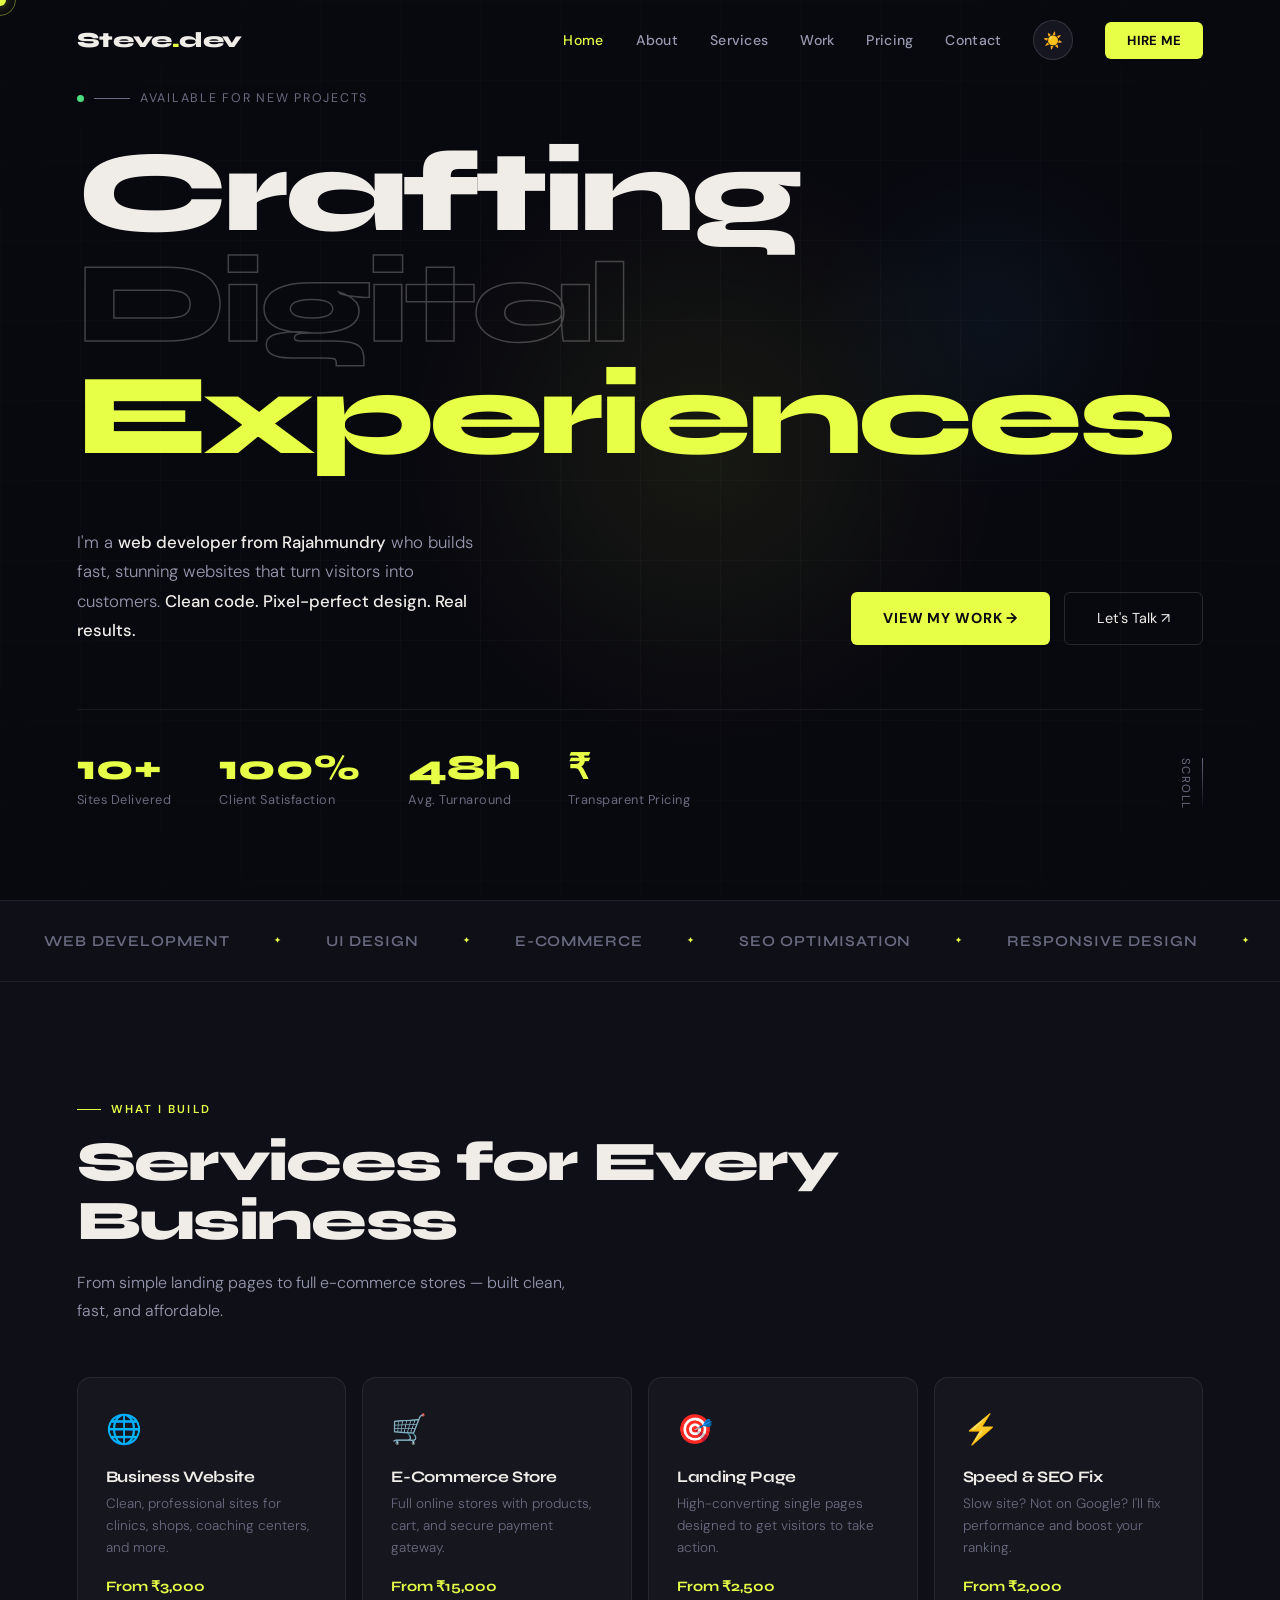
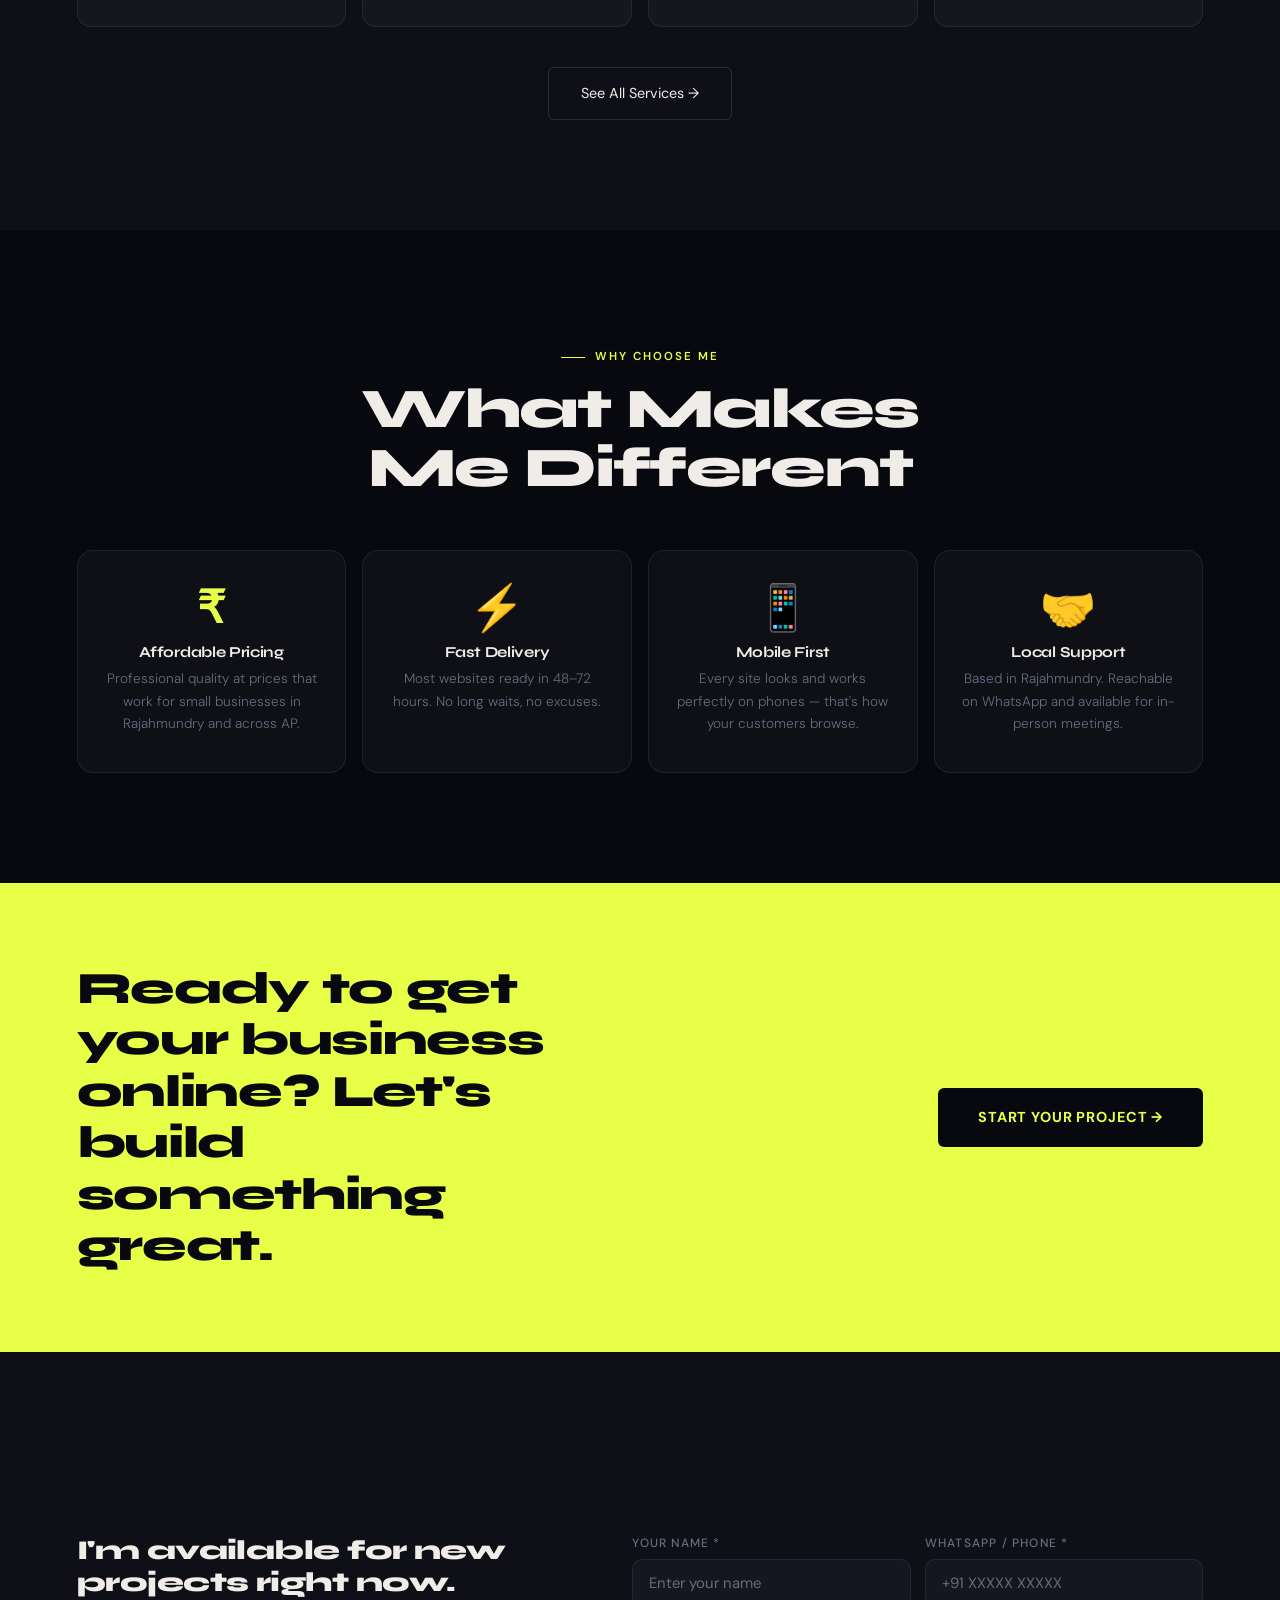
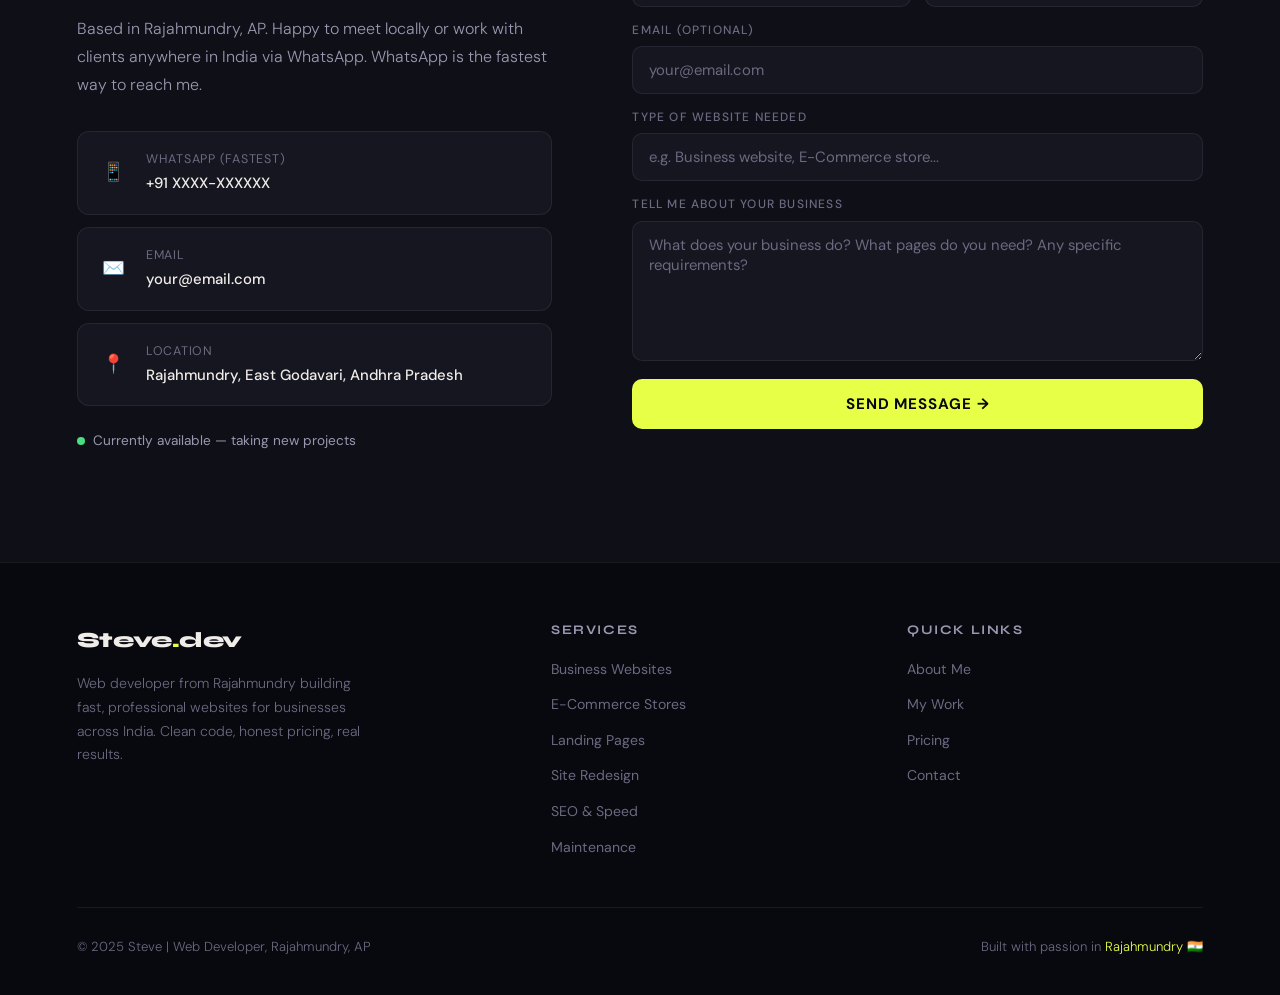
==== index.html @ abb47d28 "Add files via upload" ====
<!DOCTYPE html>
<html lang="en">
<!--
  ============================================================
  PAGE: Home (index.html)
  DESCRIPTION: Hero landing page with intro, stats, and
               quick links to all other sections.
  STYLES: css/style.css
  SCRIPTS: js/main.js
  ============================================================
-->
<head>
  <meta charset="UTF-8" />
  <meta name="viewport" content="width=device-width, initial-scale=1.0" />
  <title>Steve.dev — Web Developer, Rajahmundry</title>
  <meta name="description" content="Professional web developer based in Rajahmundry, AP. I build fast, modern websites for businesses across India." />

  <!-- Global styles -->
  <link rel="stylesheet" href="css/style.css" />

  <!-- Page-specific styles -->
  <style>
    /* ── HERO SECTION ── */
    .hero {
      min-height: 100vh;
      display: flex;
      flex-direction: column;
      justify-content: flex-end;
      padding: 0 6% 90px;
      position: relative;
      overflow: hidden;
    }

    /* Grid lines in background */
    .hero-grid {
      position: absolute;
      inset: 0;
      background-image:
        linear-gradient(rgba(255,255,255,0.025) 1px, transparent 1px),
        linear-gradient(90deg, rgba(255,255,255,0.025) 1px, transparent 1px);
      background-size: 80px 80px;
      mask-image: radial-gradient(ellipse 80% 80% at 50% 50%, black 30%, transparent 100%);
      pointer-events: none;
    }
    html.light .hero-grid {
      background-image:
        linear-gradient(rgba(0,0,0,0.04) 1px, transparent 1px),
        linear-gradient(90deg, rgba(0,0,0,0.04) 1px, transparent 1px);
    }

    /* Glow orbs for atmosphere */
    .orb {
      position: absolute;
      border-radius: 50%;
      pointer-events: none;
    }
    .orb-1 {
      width: 650px; height: 650px;
      background: radial-gradient(circle, rgba(232,255,71,0.07) 0%, transparent 65%);
      top: 50%; left: 55%;
      transform: translate(-50%, -50%);
    }
    .orb-2 {
      width: 380px; height: 380px;
      background: radial-gradient(circle, rgba(71,184,255,0.06) 0%, transparent 65%);
      top: 15%; right: 8%;
    }

    /* Blinking availability dot */
    .availability-badge {
      display: inline-flex;
      align-items: center;
      gap: 10px;
      font-size: 0.78rem;
      text-transform: uppercase;
      letter-spacing: 0.14em;
      color: var(--muted);
      margin-bottom: 28px;
      animation: fadeUp 0.9s ease both;
    }
    .badge-dot {
      width: 7px; height: 7px;
      background: #4ade80; /* green = available */
      border-radius: 50%;
      animation: pulse 2s infinite;
    }
    @keyframes pulse {
      0%, 100% { opacity: 1; transform: scale(1); }
      50%       { opacity: 0.4; transform: scale(1.4); }
    }
    .badge-line {
      width: 36px; height: 1px;
      background: var(--muted);
    }

    /* Main headline */
    .hero-title {
      font-family: 'Syne', sans-serif;
      font-size: clamp(3.5rem, 9vw, 8rem);
      font-weight: 800;
      line-height: 0.97;
      letter-spacing: -0.04em;
      margin-bottom: 0;
      position: relative;
      z-index: 2;
      animation: fadeUp 0.9s 0.08s ease both;
    }
    /* Outlined text (no fill, just stroke) */
    .hero-title .outline {
      -webkit-text-stroke: 1.5px rgba(240,237,232,0.25);
      color: transparent;
    }
    html.light .hero-title .outline {
      -webkit-text-stroke: 1.5px rgba(17,17,24,0.25);
    }
    /* Accent colored word */
    .hero-title .accent-word {
      color: var(--accent);
    }

    /* Bottom half of hero (desc + buttons) */
    .hero-bottom {
      display: flex;
      justify-content: space-between;
      align-items: flex-end;
      margin-top: 56px;
      flex-wrap: wrap;
      gap: 32px;
      position: relative;
      z-index: 2;
      animation: fadeUp 0.9s 0.18s ease both;
    }
    .hero-desc {
      max-width: 420px;
      font-size: 1.05rem;
      line-height: 1.75;
      color: var(--muted2);
      font-weight: 300;
    }
    .hero-desc strong {
      color: var(--text);
      font-weight: 500;
    }

    /* CTA button group */
    .hero-ctas {
      display: flex;
      gap: 14px;
      flex-wrap: wrap;
    }

    /* Stats row below hero */
    .hero-stats {
      display: flex;
      gap: 48px;
      margin-top: 64px;
      padding-top: 40px;
      border-top: 1px solid var(--border);
      position: relative;
      z-index: 2;
      flex-wrap: wrap;
      animation: fadeUp 0.9s 0.3s ease both;
    }
    .stat-num {
      font-family: 'Syne', sans-serif;
      font-size: 2.2rem;
      font-weight: 800;
      color: var(--accent);
      line-height: 1;
    }
    .stat-label {
      font-size: 0.8rem;
      color: var(--muted);
      margin-top: 4px;
      letter-spacing: 0.04em;
    }

    /* Scroll indicator */
    .scroll-hint {
      position: absolute;
      bottom: 90px;
      right: 6%;
      display: flex;
      flex-direction: column;
      align-items: center;
      gap: 8px;
      color: var(--muted);
      font-size: 0.72rem;
      text-transform: uppercase;
      letter-spacing: 0.12em;
      writing-mode: vertical-rl;
      animation: fadeUp 0.9s 0.4s ease both;
    }
    .scroll-line {
      width: 1px; height: 52px;
      background: linear-gradient(to bottom, var(--muted), transparent);
    }

    @keyframes fadeUp {
      from { opacity: 0; transform: translateY(36px); }
      to   { opacity: 1; transform: translateY(0); }
    }

    /* ── SCROLLING MARQUEE STRIP ── */
    .marquee-strip {
      padding: 28px 0;
      border-top: 1px solid var(--border);
      border-bottom: 1px solid var(--border);
      background: var(--bg2);
      overflow: hidden;
    }
    .marquee-track {
      display: flex;
      white-space: nowrap;
      animation: marquee 22s linear infinite;
    }
    .marquee-item {
      display: inline-flex;
      align-items: center;
      gap: 44px;
      padding: 0 44px;
      font-family: 'Syne', sans-serif;
      font-size: 0.95rem;
      font-weight: 600;
      color: var(--muted);
      letter-spacing: 0.06em;
      text-transform: uppercase;
    }
    .marquee-dot {
      color: var(--accent);
      font-size: 0.5rem;
    }
    @keyframes marquee {
      from { transform: translateX(0); }
      to   { transform: translateX(-50%); }
    }

    /* ── QUICK SERVICES PREVIEW ── */
    .services-preview {
      display: grid;
      grid-template-columns: repeat(auto-fit, minmax(240px, 1fr));
      gap: 16px;
      margin-top: 52px;
    }
    .svc-preview-card {
      background: var(--card-bg);
      border: 1px solid var(--border);
      border-radius: 14px;
      padding: 28px;
      transition: border-color 0.3s ease, transform 0.3s ease, background 0.3s ease;
      position: relative;
      overflow: hidden;
    }
    /* Top color line appears on hover */
    .svc-preview-card::before {
      content: '';
      position: absolute;
      top: 0; left: 0; right: 0;
      height: 2px;
      background: var(--accent);
      transform: scaleX(0);
      transform-origin: left;
      transition: transform 0.4s ease;
    }
    .svc-preview-card:hover::before { transform: scaleX(1); }
    .svc-preview-card:hover {
      border-color: rgba(232,255,71,0.2);
      transform: translateY(-5px);
      background: var(--bg3);
    }
    .svc-icon {
      font-size: 1.8rem;
      margin-bottom: 16px;
    }
    .svc-preview-card h3 {
      font-size: 1rem;
      font-weight: 700;
      margin-bottom: 8px;
      color: var(--text);
    }
    .svc-preview-card p {
      font-size: 0.85rem;
      line-height: 1.6;
      color: var(--muted);
    }
    .svc-price {
      margin-top: 16px;
      font-family: 'Syne', sans-serif;
      font-size: 0.9rem;
      font-weight: 700;
      color: var(--accent);
    }

    /* ── WHY ME CARDS ── */
    .why-grid {
      display: grid;
      grid-template-columns: repeat(auto-fit, minmax(200px, 1fr));
      gap: 16px;
      margin-top: 52px;
    }
    .why-card {
      text-align: center;
      padding: 36px 20px;
      background: var(--card-bg);
      border: 1px solid var(--border);
      border-radius: 16px;
      transition: transform 0.3s ease;
    }
    .why-card:hover {
      transform: translateY(-4px);
    }
    .why-card .big-num {
      font-family: 'Syne', sans-serif;
      font-size: 2.8rem;
      font-weight: 800;
      color: var(--accent);
      line-height: 1;
    }
    .why-card h4 {
      font-size: 0.95rem;
      font-weight: 700;
      margin: 12px 0 8px;
      color: var(--text);
    }
    .why-card p {
      font-size: 0.85rem;
      line-height: 1.65;
      color: var(--muted);
    }

    /* ── RESPONSIVE ── */
    @media (max-width: 768px) {
      .hero {
        padding: 0 4% 60px;
      }
      .hero-title {
        font-size: clamp(2rem, 7vw, 3.5rem);
        line-height: 1.05;
        letter-spacing: -0.03em;
        margin-bottom: 16px;
      }
      .hero-bottom { flex-direction: column; align-items: flex-start; }
      .hero-stats  { gap: 28px; }
      .scroll-hint { display: none; }
    }

    @media (max-width: 480px) {
      .hero-title {
        font-size: clamp(2.2rem, 6vw, 2.8rem);
        line-height: 1.1;
      }
      .hero-ctas {
        flex-direction: column;
        width: 100%;
      }
      .hero-ctas a {
        width: 100%;
        text-align: center;
      }
    }

    </style>


 <style>
    /* ── CONTACT LAYOUT ── */
    .contact-layout {
      display: grid;
      grid-template-columns: 1fr 1.2fr;
      gap: 80px;
      margin-top: 72px;
      align-items: start;
    }

    /* Left side: contact info */
    .contact-info h3 {
      font-size: 1.7rem;
      font-weight: 800;
      line-height: 1.2;
      margin-bottom: 16px;
      color: var(--text);
    }
    .contact-info > p { margin-bottom: 32px; }

    /* Contact detail cards (WhatsApp, email, location) */
    .contact-items { display: flex; flex-direction: column; gap: 12px; }

    .contact-item {
      display: flex;
      align-items: center;
      gap: 16px;
      padding: 18px 20px;
      background: var(--bg3);
      border: 1px solid var(--border);
      border-radius: 12px;
      text-decoration: none;
      color: var(--text);
      font-size: 0.93rem;
      transition: border-color 0.2s ease, background 0.2s ease;
    }
    .contact-item:hover {
      border-color: rgba(232,255,71,0.3);
      background: rgba(232,255,71,0.03);
    }
    .contact-item .ci-icon { font-size: 1.15rem; width: 32px; text-align: center; }
    .contact-item .ci-label { color: var(--muted); font-size: 0.78rem; margin-bottom: 2px; text-transform: uppercase; letter-spacing: 0.06em; }
    .contact-item .ci-value { font-weight: 500; }

    /* Availability indicator */
    .availability-line {
      display: flex;
      align-items: center;
      gap: 8px;
      margin-top: 24px;
      color: var(--muted2);
      font-size: 0.85rem;
    }
    .avail-dot {
      width: 8px; height: 8px;
      background: #4ade80;
      border-radius: 50%;
      animation: pulse 2s infinite;
    }
    @keyframes pulse {
      0%, 100% { opacity: 1; transform: scale(1); }
      50%       { opacity: 0.4; transform: scale(1.5); }
    }

    /* Right side: contact form */
    .contact-form { display: flex; flex-direction: column; gap: 14px; }

    /* Two-column row for name + phone */
    .form-row { display: grid; grid-template-columns: 1fr 1fr; gap: 14px; }

    .cf-field { display: flex; flex-direction: column; gap: 6px; }
    .cf-label {
      font-size: 0.75rem;
      text-transform: uppercase;
      letter-spacing: 0.1em;
      color: var(--muted);
      font-weight: 500;
    }
    .cf-input {
      background: var(--bg3);
      border: 1px solid var(--border);
      border-radius: 10px;
      padding: 13px 16px;
      color: var(--text);
      font-family: 'DM Sans', sans-serif;
      font-size: 0.93rem;
      outline: none;
      transition: border-color 0.2s ease;
      width: 100%;
    }
    .cf-input:focus { border-color: rgba(232,255,71,0.4); }
    .cf-input::placeholder { color: var(--muted); }
    textarea.cf-input { resize: vertical; min-height: 140px; }

    /* Submit button */
    .cf-submit {
      background: var(--accent);
      color: #08080f;
      border: none;
      padding: 15px;
      border-radius: 10px;
      font-family: 'DM Sans', sans-serif;
      font-weight: 700;
      font-size: 0.95rem;
      cursor: pointer;
      text-transform: uppercase;
      letter-spacing: 0.06em;
      transition: transform 0.2s ease, box-shadow 0.2s ease;
      margin-top: 4px;
    }
    .cf-submit:hover {
      transform: translateY(-2px);
      box-shadow: 0 10px 28px rgba(232,255,71,0.3);
    }

    /* ── RESPONSIVE ── */
    @media (max-width: 900px) {
      .contact-layout { grid-template-columns: 1fr; gap: 48px; }
      .form-row       { grid-template-columns: 1fr; }
    }
  </style>

  
</head>
<body>

  <!-- Custom cursor elements -->
  <div class="cursor-ball" id="cursorBall"></div>
  <div class="cursor-trail" id="cursorTrail"></div>

  <!-- ============================================================
       NAVIGATION BAR
       Shared across all pages. Active link = "Home"
       ============================================================ -->
  <nav class="navbar" id="navbar">
    <!-- Logo -->
    <a href="index.html" class="nav-logo">Steve<span>.</span>dev</a>

    <!-- Desktop navigation links -->
    <ul class="nav-links">
      <li><a href="index.html" class="active">Home</a></li>
      <li><a href="about.html">About</a></li>
      <li><a href="services.html">Services</a></li>
      <li><a href="portfolio.html">Work</a></li>
      <li><a href="pricing.html">Pricing</a></li>
      <li><a href="contact.html">Contact</a></li>
      <!-- Dark/Light toggle -->
      <li><button class="theme-toggle" id="themeToggle" title="Toggle theme">☀️</button></li>
      <!-- Hire Me CTA -->
      <li><a href="contact.html" class="nav-hire">Hire Me</a></li>
    </ul>

    <!-- Mobile controls (hamburger + theme toggle) -->
    <div class="mobile-controls">
      <button class="theme-toggle" id="themeToggleMobile" title="Toggle theme">☀️</button>
      <div class="hamburger" id="hamburger">
        <span></span><span></span><span></span>
      </div>
    </div>
  </nav> 

  <!-- Mobile full-screen navigation drawer -->
  <div class="mobile-nav" id="mobileNav">
    <button class="mobile-close" id="mobileClose">✕</button>
    <a href="index.html">Home</a>
    <a href="about.html">About</a>
    <a href="services.html">Services</a>
    <a href="portfolio.html">Work</a>
    <a href="pricing.html">Pricing</a>
    <a href="contact.html">Contact</a>
    <a href="contact.html" style="color:var(--accent)">Hire Me →</a>
  </div>


  <!-- ============================================================
       HERO SECTION
       Full-height intro with headline, description, and CTAs
       ============================================================ -->
  <section class="hero" id="home">

    <!-- Background decorations -->
    <div class="hero-grid"></div>
    <div class="orb orb-1"></div>
    <div class="orb orb-2"></div>

    <!-- Availability indicator -->
    <div class="availability-badge">
      <div class="badge-dot"></div>
      <div class="badge-line"></div>
      <span>Available for new projects</span>
    </div>

    <!-- Main headline — 3 lines with different treatments -->
    <h1 class="hero-title">
      Crafting<br>
      <span class="outline">Digital</span><br>
      <span class="accent-word">Experiences</span>
    </h1>

    <!-- Description + CTA buttons -->
    <div class="hero-bottom">
      <p class="hero-desc">
        I'm a <strong>web developer from Rajahmundry</strong> who builds
        fast, stunning websites that turn visitors into customers.
        <strong>Clean code. Pixel-perfect design. Real results.</strong>
      </p>
      <div class="hero-ctas">
        <a href="portfolio.html" class="btn-primary">View My Work →</a>
        <a href="contact.html"   class="btn-ghost">Let's Talk ↗</a>
      </div>
    </div>

    <!-- Stats row at bottom of hero -->
    <div class="hero-stats">
      <div>
        <div class="stat-num" id="statSites">0+</div>
        <div class="stat-label">Sites Delivered</div>
      </div>
      <div>
        <div class="stat-num">100%</div>
        <div class="stat-label">Client Satisfaction</div>
      </div>
      <div>
        <div class="stat-num">48h</div>
        <div class="stat-label">Avg. Turnaround</div>
      </div>
      <div>
        <div class="stat-num">₹</div>
        <div class="stat-label">Transparent Pricing</div>
      </div>
    </div>

    <!-- Scroll hint on the right -->
    <div class="scroll-hint">
      <div class="scroll-line"></div>
      Scroll
    </div>
  </section>


  <!-- ============================================================
       MARQUEE STRIP
       Scrolling text banner showing keywords / services
       ============================================================ -->
  <div class="marquee-strip">
    <div class="marquee-track">
      <!-- Duplicate the content so it loops seamlessly -->
      <div class="marquee-item">
        Web Development <span class="marquee-dot">✦</span>
        UI Design <span class="marquee-dot">✦</span>
        E-Commerce <span class="marquee-dot">✦</span>
        SEO Optimisation <span class="marquee-dot">✦</span>
        Responsive Design <span class="marquee-dot">✦</span>
        Performance Tuning <span class="marquee-dot">✦</span>
        Custom Websites <span class="marquee-dot">✦</span>
        Landing Pages <span class="marquee-dot">✦</span>
        Business Sites <span class="marquee-dot">✦</span>
        Web Development <span class="marquee-dot">✦</span>
        UI Design <span class="marquee-dot">✦</span>
        E-Commerce <span class="marquee-dot">✦</span>
        SEO Optimisation <span class="marquee-dot">✦</span>
        Responsive Design <span class="marquee-dot">✦</span>
        Performance Tuning <span class="marquee-dot">✦</span>
        Custom Websites <span class="marquee-dot">✦</span>
        Landing Pages <span class="marquee-dot">✦</span>
        Business Sites <span class="marquee-dot">✦</span>
      </div>
    </div>
  </div>


  <!-- ============================================================
       SERVICES PREVIEW SECTION
       Quick overview of main services with pricing
       ============================================================ -->
  <section class="section section-alt">
    <div class="reveal">
      <div class="section-tag">What I Build</div>
      <h2 class="section-title">Services for Every Business</h2>
      <p class="section-sub">From simple landing pages to full e-commerce stores — built clean, fast, and affordable.</p>
    </div>

    <div class="services-preview reveal delay-2">
      <div class="svc-preview-card">
        <div class="svc-icon">🌐</div>
        <h3>Business Website</h3>
        <p>Clean, professional sites for clinics, shops, coaching centers, and more.</p>
        <div class="svc-price">From ₹3,000</div>
      </div>
      <div class="svc-preview-card">
        <div class="svc-icon">🛒</div>
        <h3>E-Commerce Store</h3>
        <p>Full online stores with products, cart, and secure payment gateway.</p>
        <div class="svc-price">From ₹15,000</div>
      </div>
      <div class="svc-preview-card">
        <div class="svc-icon">🎯</div>
        <h3>Landing Page</h3>
        <p>High-converting single pages designed to get visitors to take action.</p>
        <div class="svc-price">From ₹2,500</div>
      </div>
      <div class="svc-preview-card">
        <div class="svc-icon">⚡</div>
        <h3>Speed & SEO Fix</h3>
        <p>Slow site? Not on Google? I'll fix performance and boost your ranking.</p>
        <div class="svc-price">From ₹2,000</div>
      </div>
    </div>

    <!-- Link to full services page -->
    <div style="text-align:center; margin-top:40px;">
      <a href="services.html" class="btn-ghost">See All Services →</a>
    </div>
  </section>


  <!-- ============================================================
       WHY HIRE ME SECTION
       4 key selling points in card format
       ============================================================ -->
  <section class="section">
    <div class="reveal" style="text-align:center; max-width:580px; margin:0 auto;">
      <div class="section-tag">Why Choose Me</div>
      <h2 class="section-title">What Makes Me Different</h2>
    </div>

    <div class="why-grid reveal delay-2">
      <div class="why-card">
        <div class="big-num">₹</div>
        <h4>Affordable Pricing</h4>
        <p>Professional quality at prices that work for small businesses in Rajahmundry and across AP.</p>
      </div>
      <div class="why-card">
        <div class="big-num">⚡</div>
        <h4>Fast Delivery</h4>
        <p>Most websites ready in 48–72 hours. No long waits, no excuses.</p>
      </div>
      <div class="why-card">
        <div class="big-num">📱</div>
        <h4>Mobile First</h4>
        <p>Every site looks and works perfectly on phones — that's how your customers browse.</p>
      </div>
      <div class="why-card">
        <div class="big-num">🤝</div>
        <h4>Local Support</h4>
        <p>Based in Rajahmundry. Reachable on WhatsApp and available for in-person meetings.</p>
      </div>
    </div>
  </section>


  <!-- ============================================================
       CALL TO ACTION BAND
       Bold yellow strip encouraging visitors to get in touch
       ============================================================ -->
  <div class="reveal" style="background:var(--accent); padding:80px 6%; display:flex; justify-content:space-between; align-items:center; flex-wrap:wrap; gap:32px; position:relative; z-index:2;">
    <h2 style="font-family:'Syne',sans-serif; font-size:clamp(1.8rem,4vw,2.8rem); font-weight:800; color:#08080f; letter-spacing:-0.03em; line-height:1.15; max-width:520px;">
      Ready to get your business online? Let's build something great.
    </h2>
    <a href="contact.html" style="background:#08080f; color:var(--accent); padding:18px 40px; border-radius:6px; font-weight:700; font-size:0.9rem; text-decoration:none; text-transform:uppercase; letter-spacing:0.06em; transition:transform 0.2s, box-shadow 0.2s; white-space:nowrap; display:inline-block;"
       onmouseover="this.style.transform='translateY(-3px)'"
       onmouseout="this.style.transform=''">
      Start Your Project →
    </a>
  </div>

    <!-- ── CONTACT SECTION ── -->
  <section class="section section-alt">
    <div class="contact-layout">

      <!-- LEFT: Contact info cards -->
      <div class="contact-info reveal">
        <h3>I'm available for new projects right now.</h3>
        <p>
          Based in Rajahmundry, AP. Happy to meet locally or work with clients
          anywhere in India via WhatsApp. WhatsApp is the fastest way to reach me.
        </p>

        <div class="contact-items">

          <!-- WhatsApp — REPLACE the number below with your real number -->
          <a href="https://wa.me/91XXXXXXXXXX" class="contact-item" target="_blank">
            <span class="ci-icon">📱</span>
            <div>
              <div class="ci-label">WhatsApp (Fastest)</div>
              <!-- TODO: Replace XXXXXXXXXX with your actual WhatsApp number -->
              <div class="ci-value">+91 XXXX-XXXXXX</div>
            </div>
          </a>

          <!-- Email — REPLACE with your real email -->
          <a href="mailto:your@email.com" class="contact-item">
            <span class="ci-icon">✉️</span>
            <div>
              <div class="ci-label">Email</div>
              <!-- TODO: Replace with your actual email address -->
              <div class="ci-value">your@email.com</div>
            </div>
          </a>

          <!-- Location -->
          <div class="contact-item">
            <span class="ci-icon">📍</span>
            <div>
              <div class="ci-label">Location</div>
              <div class="ci-value">Rajahmundry, East Godavari, Andhra Pradesh</div>
            </div>
          </div>

        </div>

        <!-- Availability status -->
        <div class="availability-line">
          <div class="avail-dot"></div>
          <span>Currently available — taking new projects</span>
        </div>
      </div>

      <!-- RIGHT: Contact form -->
      <div class="reveal delay-2">
        <div class="contact-form">

          <!-- Name + Phone in one row -->
          <div class="form-row">
            <div class="cf-field">
              <label class="cf-label">Your Name *</label>
              <input class="cf-input" type="text" id="cfName" placeholder="Enter your name" />
            </div>
            <div class="cf-field">
              <label class="cf-label">WhatsApp / Phone *</label>
              <input class="cf-input" type="tel" id="cfPhone" placeholder="+91 XXXXX XXXXX" />
            </div>
          </div>

          <!-- Email (optional) -->
          <div class="cf-field">
            <label class="cf-label">Email (optional)</label>
            <input class="cf-input" type="email" id="cfEmail" placeholder="your@email.com" />
          </div>

          <!-- Type of website -->
          <div class="cf-field">
            <label class="cf-label">Type of Website Needed</label>
            <input class="cf-input" type="text" id="cfType" placeholder="e.g. Business website, E-Commerce store..." />
          </div>

          <!-- Message -->
          <div class="cf-field">
            <label class="cf-label">Tell Me About Your Business</label>
            <textarea class="cf-input" id="cfMessage" placeholder="What does your business do? What pages do you need? Any specific requirements?"></textarea>
          </div>

          <!-- Submit — calls handleContactForm() from main.js -->
          <button class="cf-submit" onclick="handleContactForm()">Send Message →</button>

        </div>
      </div>
    </div>
  </section>


  <!-- ============================================================
       FOOTER
       Shared across all pages
       ============================================================ -->
  <footer class="footer">
    <div class="footer-grid">

      <!-- Brand column -->
      <div class="footer-brand">
        <a href="index.html" class="nav-logo">Steve<span>.</span>dev</a>
        <p>Web developer from Rajahmundry building fast, professional websites for businesses across India. Clean code, honest pricing, real results.</p>
      </div>

      <!-- Services column -->
      <div class="footer-col">
        <h5>Services</h5>
        <ul>
          <li><a href="services.html">Business Websites</a></li>
          <li><a href="services.html">E-Commerce Stores</a></li>
          <li><a href="services.html">Landing Pages</a></li>
          <li><a href="services.html">Site Redesign</a></li>
          <li><a href="services.html">SEO & Speed</a></li>
          <li><a href="services.html">Maintenance</a></li>
        </ul>
      </div>

      <!-- Quick links column -->
      <div class="footer-col">
        <h5>Quick Links</h5>
        <ul>
          <li><a href="about.html">About Me</a></li>
          <li><a href="portfolio.html">My Work</a></li>
          <li><a href="pricing.html">Pricing</a></li>
          <li><a href="contact.html">Contact</a></li>
        </ul>
      </div>
    </div>

    <div class="footer-bottom">
      <p>© 2025 Steve | Web Developer, Rajahmundry, AP</p>
      <p>Built with passion in <a href="#">Rajahmundry 🇮🇳</a></p>
    </div>
  </footer>


  <!-- ============================================================
       TOAST NOTIFICATION
       Used for form feedback etc. Controlled by showToast() in main.js
       ============================================================ -->
  <div class="toast" id="toast">
    <div class="toast-dot"></div>
    <span id="toastText">Done!</span>
  </div>


  <!-- Global JS (theme, nav, scroll reveal, etc.) -->
  <script src="js/main.js"></script>

  <script>
    /* ── PAGE-SPECIFIC JS ── */

    // Sync mobile theme toggle with desktop one
    const mobileTog = document.getElementById('themeToggleMobile');
    if (mobileTog) {
      mobileTog.textContent = document.documentElement.classList.contains('light') ? '🌙' : '☀️';
      mobileTog.addEventListener('click', () => {
        document.getElementById('themeToggle').click();
        mobileTog.textContent = document.documentElement.classList.contains('light') ? '🌙' : '☀️';
      });
    }

    // Animate the "10+" counter when it scrolls into view
    const statEl = document.getElementById('statSites');
    const counterObserver = new IntersectionObserver((entries) => {
      entries.forEach(entry => {
        if (entry.isIntersecting) {
          animateCounter(statEl, 10, '+');
          counterObserver.unobserve(entry.target);
        }
      });
    }, { threshold: 0.5 });
    counterObserver.observe(statEl);
  </script>

</body>
</html>
---- css/style.css ----
/* ============================================================
   STEVE.DEV — GLOBAL STYLESHEET
   Contains: CSS variables, dark/light theme, reset, shared
   components used across all pages.
   ============================================================ */

/* ── 1. GOOGLE FONTS ── */
@import url('https://fonts.googleapis.com/css2?family=Syne:wght@400;600;700;800&family=DM+Sans:ital,wght@0,300;0,400;0,500;1,300&display=swap');

/* ── 2. CSS RESET ── */
*, *::before, *::after {
  box-sizing: border-box;
  margin: 0;
  padding: 0;
}

/* ── 3. DARK MODE VARIABLES (default) ── */
:root {
  --bg:        #08080f;
  --bg2:       #0f0f18;
  --bg3:       #161621;
  --bg4:       #1e1e2e;
  --text:      #f0ede8;
  --muted:     #6a6a80;
  --muted2:    #9898b0;
  --accent:    #e8ff47;       /* Yellow-green highlight */
  --accent2:   #47b8ff;       /* Blue accent */
  --border:    rgba(255,255,255,0.07);
  --border2:   rgba(255,255,255,0.13);
  --shadow:    0 8px 32px rgba(0,0,0,0.4);
  --card-bg:   rgba(255,255,255,0.03);
  --nav-bg:    rgba(8,8,15,0.90);
}

/* ── 4. LIGHT MODE VARIABLES ── */
/* Applied when <html> has class="light" */
html.light {
  --bg:        #f5f5f0;
  --bg2:       #eaeae4;
  --bg3:       #dfdfd8;
  --bg4:       #d4d4cc;
  --text:      #111118;
  --muted:     #888890;
  --muted2:    #555560;
  --accent:    #b8cc00;       /* Darker yellow for light bg */
  --accent2:   #0080cc;
  --border:    rgba(0,0,0,0.08);
  --border2:   rgba(0,0,0,0.14);
  --shadow:    0 8px 32px rgba(0,0,0,0.12);
  --card-bg:   rgba(0,0,0,0.03);
  --nav-bg:    rgba(245,245,240,0.90);
}

/* ── 5. BASE BODY STYLES ── */
html {
  scroll-behavior: smooth;
}

body {
  background-color: var(--bg);
  color: var(--text);
  font-family: 'DM Sans', sans-serif;
  font-weight: 400;
  line-height: 1.6;
  overflow-x: hidden;
  transition: background-color 0.3s ease, color 0.3s ease;
  cursor: none; /* Hide default cursor */
}

/* Custom cursor — main ball */
.cursor-ball {
  position: fixed;
  width: 12px;
  height: 12px;
  background: var(--accent);
  border-radius: 50%;
  pointer-events: none;
  z-index: 9999;
  transform: translate(-50%, -50%);
  box-shadow: 0 0 12px rgba(232, 255, 71, 0.5);
}

/* Custom cursor — trailing circle */
.cursor-trail {
  position: fixed;
  width: 32px;
  height: 32px;
  border: 1.5px solid var(--accent);
  border-radius: 50%;
  pointer-events: none;
  z-index: 9998;
  transform: translate(-50%, -50%);
  opacity: 0.4;
}

/* ── 6. TYPOGRAPHY ── */
h1, h2, h3, h4, h5 {
  font-family: 'Syne', sans-serif;
  font-weight: 700;
  line-height: 1.1;
  letter-spacing: -0.02em;
}

p {
  line-height: 1.75;
  color: var(--muted2);
  font-weight: 300;
}

a {
  color: inherit;
  text-decoration: none;
}

img {
  max-width: 100%;
  display: block;
}

/* ── 7. UTILITY CLASSES ── */

/* Section tag (small uppercase label above headings) */
.section-tag {
  display: inline-flex;
  align-items: center;
  gap: 10px;
  font-size: 0.72rem;
  text-transform: uppercase;
  letter-spacing: 0.18em;
  color: var(--accent);
  font-weight: 600;
  margin-bottom: 14px;
}
.section-tag::before {
  content: '';
  width: 24px;
  height: 1px;
  background: var(--accent);
  display: block;
}

/* Main section heading */
.section-title {
  font-size: clamp(2rem, 4.5vw, 3.5rem);
  font-weight: 800;
  letter-spacing: -0.03em;
  line-height: 1.05;
  margin-bottom: 18px;
  color: var(--text);
}

/* Subtitle / description under headings */
.section-sub {
  font-size: 1rem;
  line-height: 1.75;
  color: var(--muted2);
  font-weight: 300;
  max-width: 500px;
}

/* Generic section padding */
.section {
  padding: 110px 6%;
  position: relative;
}

.section-alt {
  background-color: var(--bg2);
}

/* ── 8. BUTTONS ── */

/* Primary CTA button (yellow) */
.btn-primary {
  display: inline-flex;
  align-items: center;
  gap: 10px;
  background: var(--accent);
  color: #08080f;
  padding: 14px 32px;
  border-radius: 6px;
  font-weight: 700;
  font-size: 0.9rem;
  text-transform: uppercase;
  letter-spacing: 0.06em;
  text-decoration: none;
  transition: transform 0.2s ease, box-shadow 0.2s ease;
  border: none;
  cursor: pointer;
  font-family: 'DM Sans', sans-serif;
}
.btn-primary:hover {
  transform: translateY(-3px);
  box-shadow: 0 12px 32px rgba(232, 255, 71, 0.35);
}

/* Ghost / outline button */
.btn-ghost {
  display: inline-flex;
  align-items: center;
  gap: 10px;
  background: transparent;
  color: var(--text);
  padding: 14px 32px;
  border-radius: 6px;
  font-size: 0.9rem;
  text-decoration: none;
  border: 1px solid var(--border2);
  transition: border-color 0.2s ease, background 0.2s ease;
  font-family: 'DM Sans', sans-serif;
}
.btn-ghost:hover {
  border-color: var(--accent);
  background: rgba(232, 255, 71, 0.05);
}

/* ── 9. NAVIGATION ── */
.navbar {
  position: fixed;
  top: 0;
  left: 0;
  right: 0;
  z-index: 1000;
  padding: 20px 6%;
  display: flex;
  justify-content: space-between;
  align-items: center;
  transition: background 0.3s ease, border-color 0.3s ease;
}

/* Nav gets frosted glass background on scroll (added via JS) */
.navbar.scrolled {
  background: var(--nav-bg);
  backdrop-filter: blur(20px);
  -webkit-backdrop-filter: blur(20px);
  border-bottom: 1px solid var(--border);
}

/* Logo */
.nav-logo {
  font-family: 'Syne', sans-serif;
  font-size: 1.35rem;
  font-weight: 800;
  color: var(--text);
  text-decoration: none;
  letter-spacing: -0.02em;
}
.nav-logo span {
  color: var(--accent);
}

/* Nav link list */
.nav-links {
  display: flex;
  align-items: center;
  gap: 32px;
  list-style: none;
}

.nav-links a {
  color: var(--muted2);
  font-size: 0.88rem;
  font-weight: 500;
  text-decoration: none;
  transition: color 0.2s ease;
  letter-spacing: 0.02em;
}
.nav-links a:hover,
.nav-links a.active {
  color: var(--text);
}

/* Hire Me button in nav */
.nav-hire {
  background: var(--accent);
  color: #08080f !important;
  padding: 10px 22px;
  border-radius: 6px;
  font-weight: 700 !important;
  font-size: 0.82rem !important;
  text-transform: uppercase;
  letter-spacing: 0.05em;
  transition: transform 0.2s, box-shadow 0.2s !important;
}
.nav-hire:hover {
  transform: translateY(-2px);
  box-shadow: 0 8px 24px rgba(232, 255, 71, 0.35);
}

/* Dark/Light toggle button */
.theme-toggle {
  background: var(--bg3);
  border: 1px solid var(--border2);
  color: var(--text);
  width: 40px;
  height: 40px;
  border-radius: 50%;
  display: flex;
  align-items: center;
  justify-content: center;
  cursor: pointer;
  font-size: 1rem;
  transition: background 0.2s ease, transform 0.2s ease;
  flex-shrink: 0;
}
.theme-toggle:hover {
  background: var(--bg4);
  transform: rotate(20deg);
}

/* Mobile controls wrapper (hamburger + mobile theme toggle) */
.mobile-controls {
  display: none;
  align-items: center;
  gap: 12px;
}

/* Mobile hamburger (shown on small screens) */
.hamburger {
  display: flex;
  flex-direction: column;
  gap: 5px;
  cursor: pointer;
  padding: 4px;
}
.hamburger span {
  width: 24px;
  height: 2px;
  background: var(--text);
  border-radius: 2px;
  transition: all 0.3s ease;
}

/* Mobile nav drawer */
.mobile-nav {
  display: none;
  position: fixed;
  top: 0;
  left: 0;
  right: 0;
  bottom: 0;
  background: var(--bg);
  z-index: 900;
  flex-direction: column;
  align-items: center;
  justify-content: center;
  gap: 32px;
}
.mobile-nav.open {
  display: flex;
}
.mobile-nav a {
  font-family: 'Syne', sans-serif;
  font-size: 2rem;
  font-weight: 800;
  color: var(--text);
  text-decoration: none;
  transition: color 0.2s;
}
.mobile-nav a:hover {
  color: var(--accent);
}
.mobile-close {
  visibility: hidden;
  position: absolute;
  top: 24px;
  right: 7%;
  background: none;
  border: none;
  color: var(--text);
  font-size: 1.5rem;
  cursor: pointer;
}

/* ── 10. FOOTER ── */
.footer {
  background: var(--bg);
  border-top: 1px solid var(--border);
  padding: 60px 6% 36px;
}

.footer-grid {
  display: grid;
  grid-template-columns: 1.4fr 1fr 1fr;
  gap: 60px;
  margin-bottom: 48px;
}

.footer-brand p {
  color: var(--muted);
  font-size: 0.88rem;
  line-height: 1.7;
  max-width: 300px;
  margin-top: 14px;
}

.footer-col h5 {
  font-family: 'Syne', sans-serif;
  font-size: 0.82rem;
  text-transform: uppercase;
  letter-spacing: 0.12em;
  color: var(--muted2);
  margin-bottom: 18px;
  font-weight: 700;
}

.footer-col ul {
  list-style: none;
  display: flex;
  flex-direction: column;
  gap: 10px;
}

.footer-col ul a {
  color: var(--muted);
  font-size: 0.88rem;
  text-decoration: none;
  transition: color 0.2s ease;
}
.footer-col ul a:hover {
  color: var(--accent);
}

.footer-bottom {
  border-top: 1px solid var(--border);
  padding-top: 28px;
  display: flex;
  justify-content: space-between;
  align-items: center;
  flex-wrap: wrap;
  gap: 12px;
}

.footer-bottom p {
  color: var(--muted);
  font-size: 0.82rem;
}

.footer-bottom a {
  color: var(--accent);
  text-decoration: none;
}

/* ── 11. TOAST NOTIFICATION ── */
.toast {
  position: fixed;
  bottom: 30px;
  right: 30px;
  background: var(--bg2);
  border: 1px solid rgba(232, 255, 71, 0.3);
  border-radius: 12px;
  padding: 14px 22px;
  display: flex;
  align-items: center;
  gap: 10px;
  z-index: 9999;
  font-size: 0.88rem;
  color: var(--text);
  /* Hidden by default */
  transform: translateY(80px);
  opacity: 0;
  pointer-events: none;
  transition: all 0.4s cubic-bezier(0.34, 1.56, 0.64, 1);
}
.toast.show {
  transform: translateY(0);
  opacity: 1;
}
.toast-dot {
  width: 8px;
  height: 8px;
  background: var(--accent);
  border-radius: 50%;
  flex-shrink: 0;
}

/* ── 12. SCROLL REVEAL ANIMATION ── */
/* Elements with .reveal start hidden, become visible via JS */
.reveal {
  opacity: 0;
  transform: translateY(32px);
  transition: opacity 0.75s ease, transform 0.75s ease;
}
.reveal.visible {
  opacity: 1;
  transform: translateY(0);
}
.reveal.delay-1 { transition-delay: 0.1s; }
.reveal.delay-2 { transition-delay: 0.2s; }
.reveal.delay-3 { transition-delay: 0.3s; }

/* ── 13. ACTIVE NAV LINK highlight per page ── */
/* Each page's <script> adds .active to the matching nav link */
.nav-links a.active {
  color: var(--accent) !important;
}

/* ── 14. PAGE HERO (shared across inner pages) ── */
.page-hero {
  padding: 160px 6% 80px;
  background: var(--bg2);
  border-bottom: 1px solid var(--border);
}
.page-hero .section-tag {
  margin-bottom: 16px;
}
.page-hero h1 {
  font-size: clamp(2.8rem, 6vw, 5rem);
  font-weight: 800;
  letter-spacing: -0.04em;
  line-height: 1.0;
  margin-bottom: 20px;
}
.page-hero p {
  font-size: 1.05rem;
  max-width: 520px;
}

/* ── 15. RESPONSIVE BREAKPOINTS ── */
@media (max-width: 960px) {
  .nav-links {
    display: none; /* Hidden on mobile, use hamburger */
  }
  .mobile-controls {
    display: flex; /* Show mobile controls on small screens */
  }
  .footer-grid {
    grid-template-columns: 1fr;
    gap: 40px;
  }
  .section {
    padding: 80px 5%;
  }
}

@media (max-width: 600px) {
  .btn-primary,
  .btn-ghost {
    width: 100%;
    justify-content: center;
  }
  .page-hero {
    padding: 130px 5% 60px;
  }
}
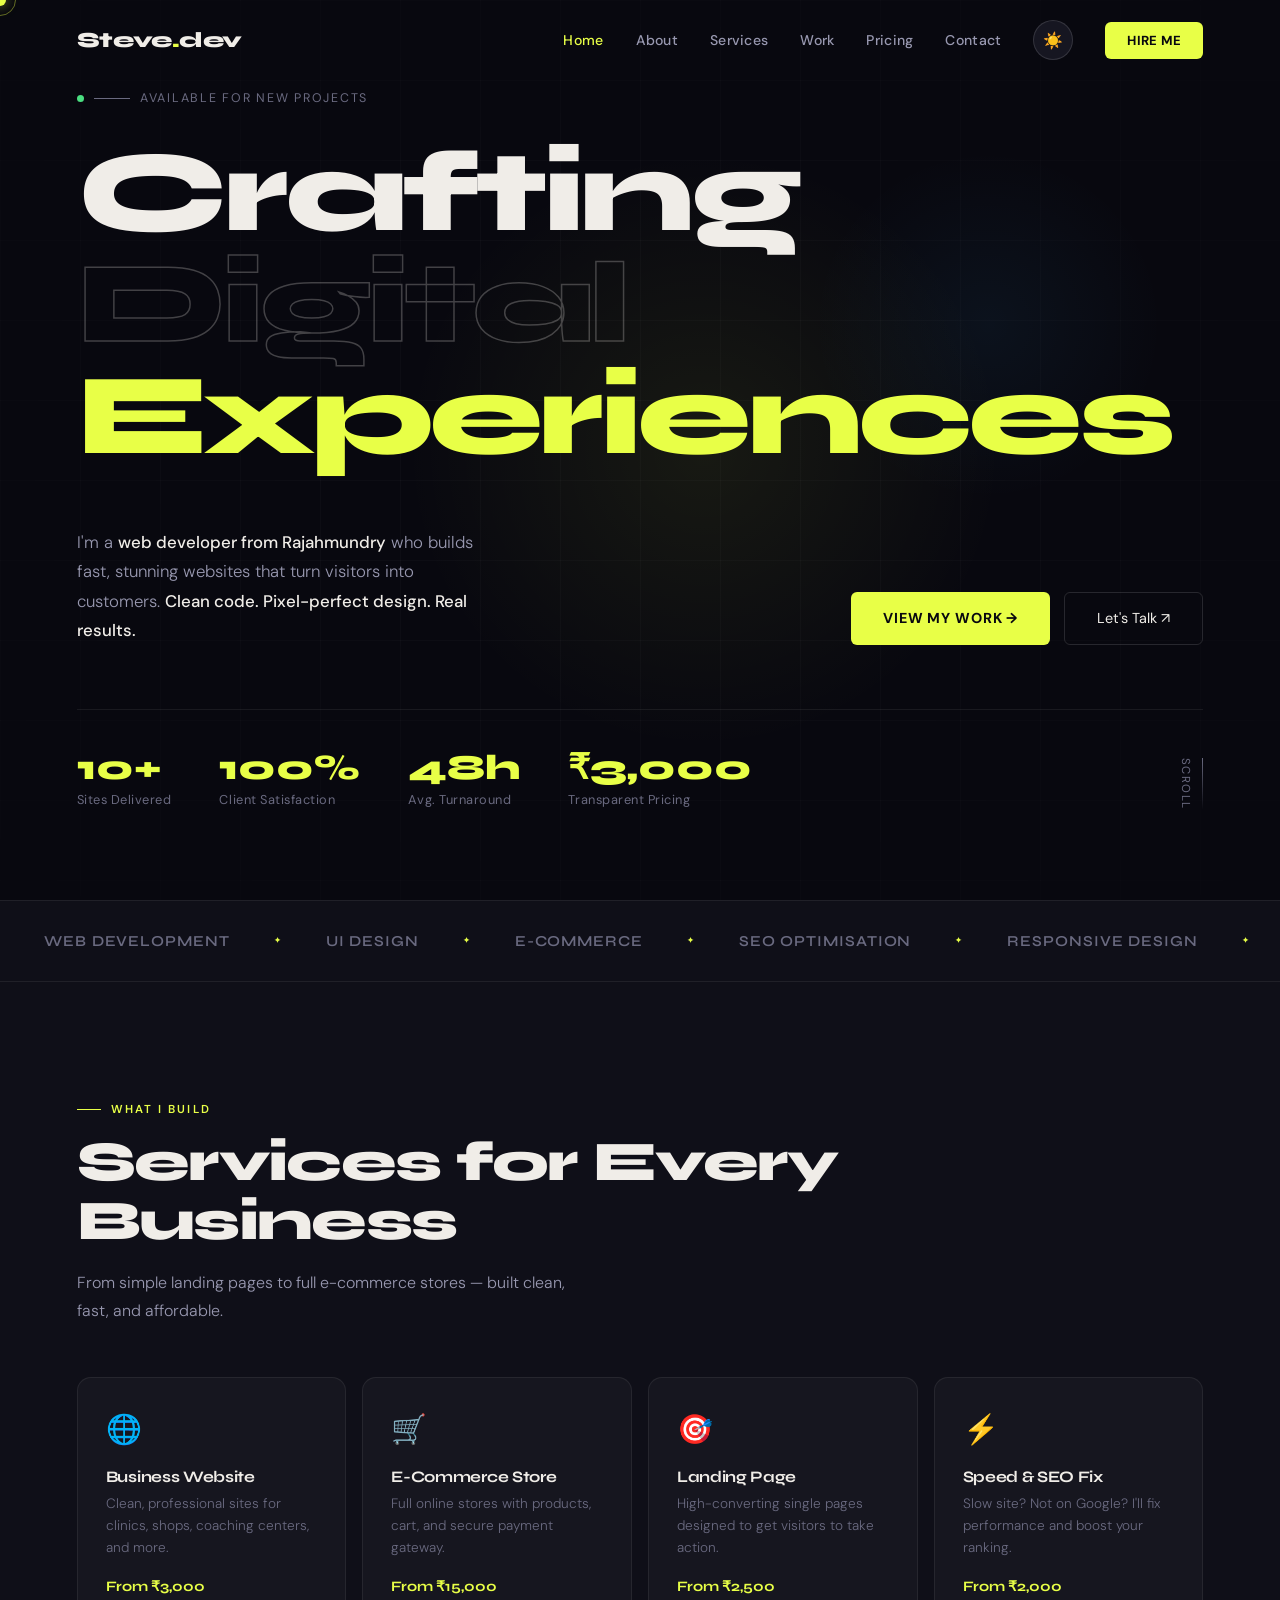
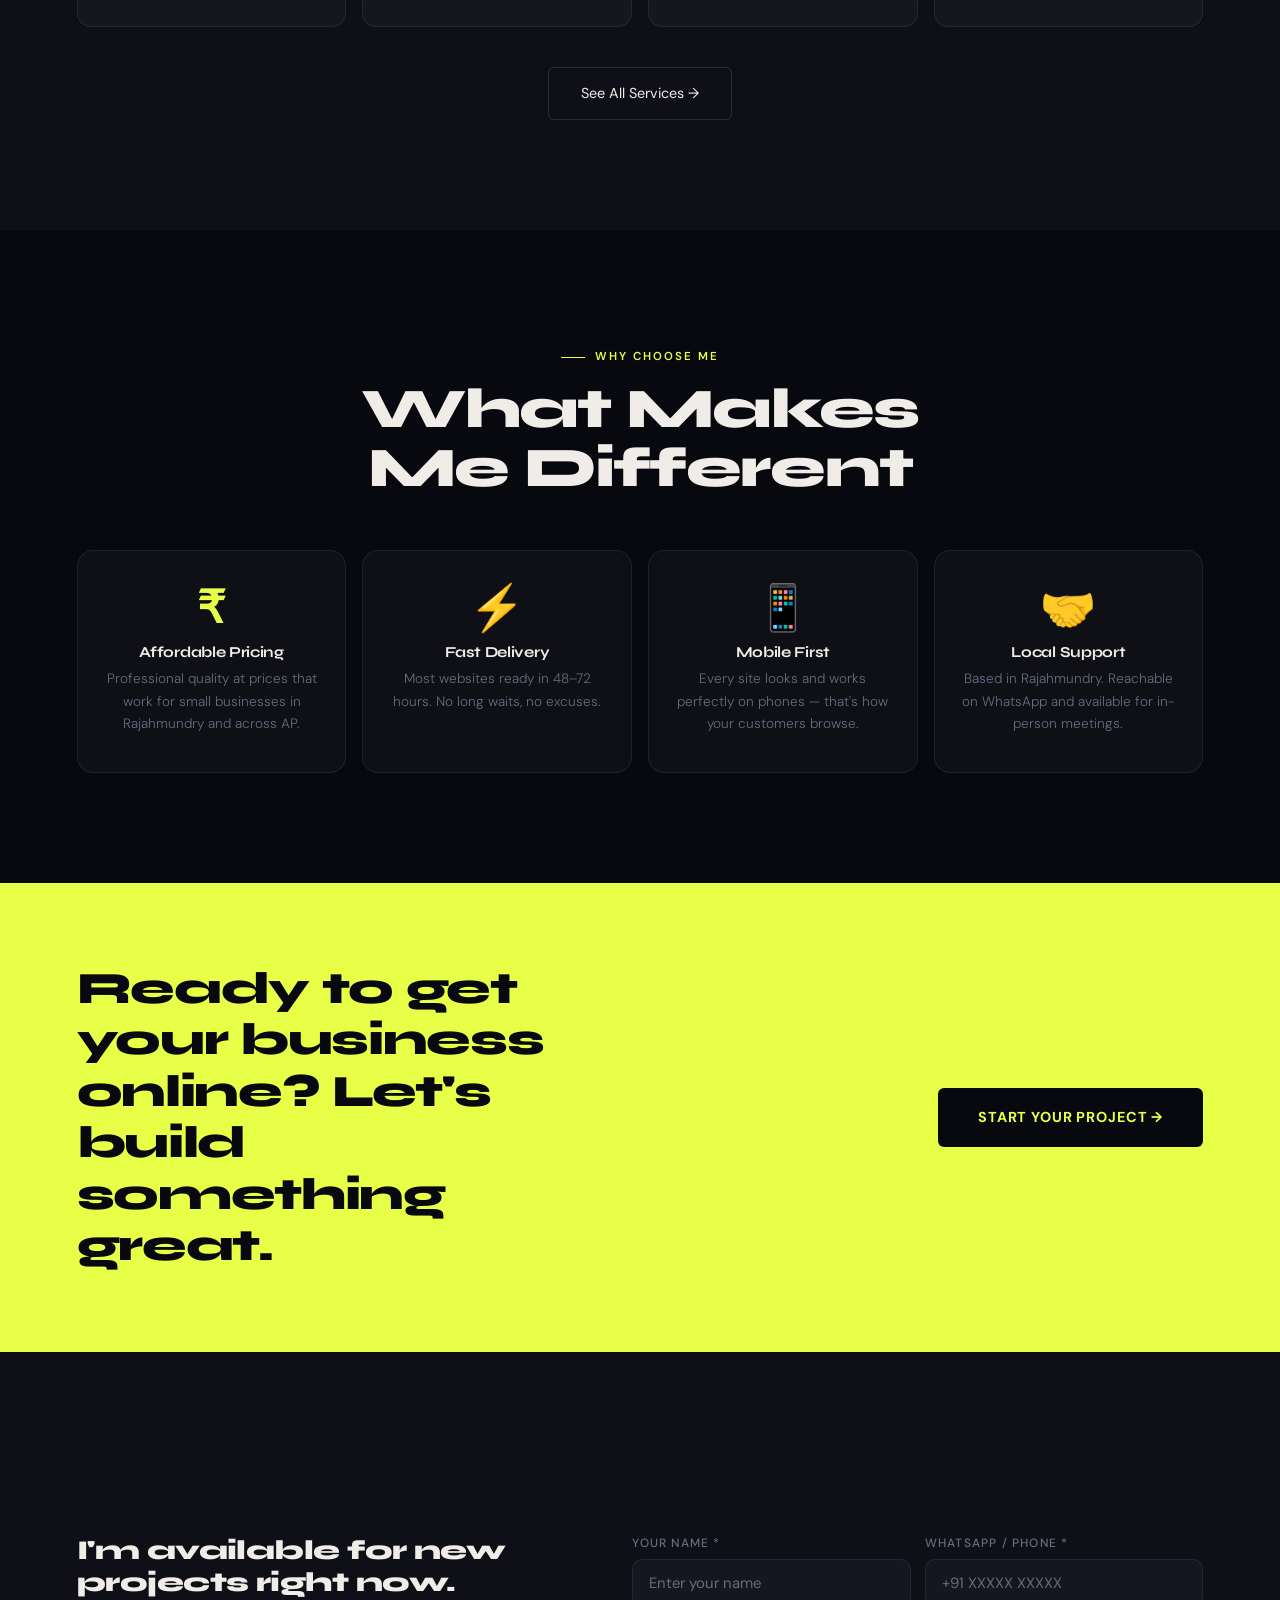
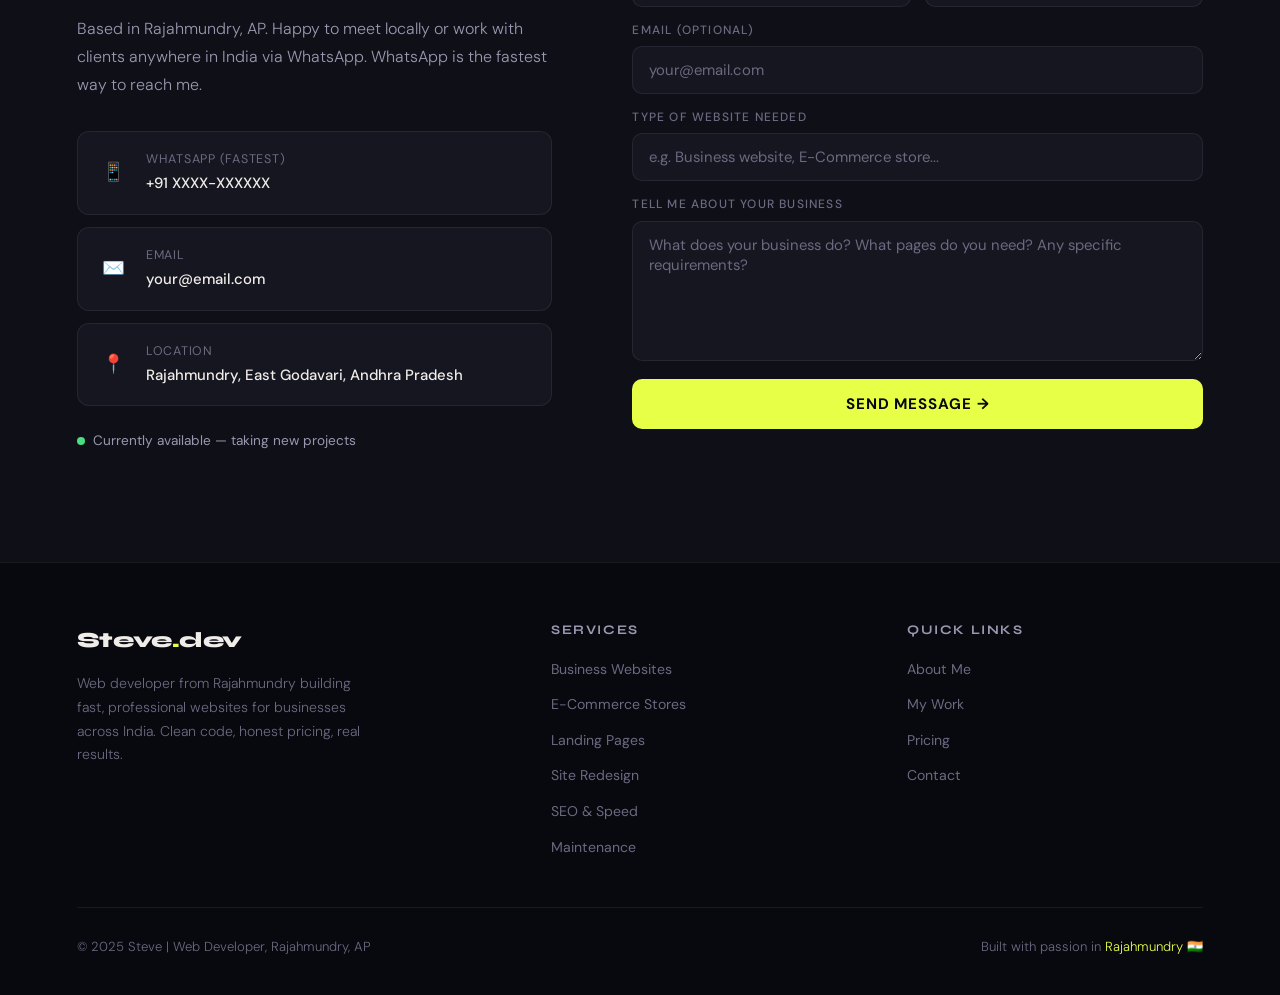
==== commit a582c607: "Update index.html" ====
--- a/index.html
+++ b/index.html
@@ -589,7 +589,7 @@
         <div class="stat-label">Avg. Turnaround</div>
       </div>
       <div>
-        <div class="stat-num">₹</div>
+        <div class="stat-num">₹3,000</div>
         <div class="stat-label">Transparent Pricing</div>
       </div>
     </div>
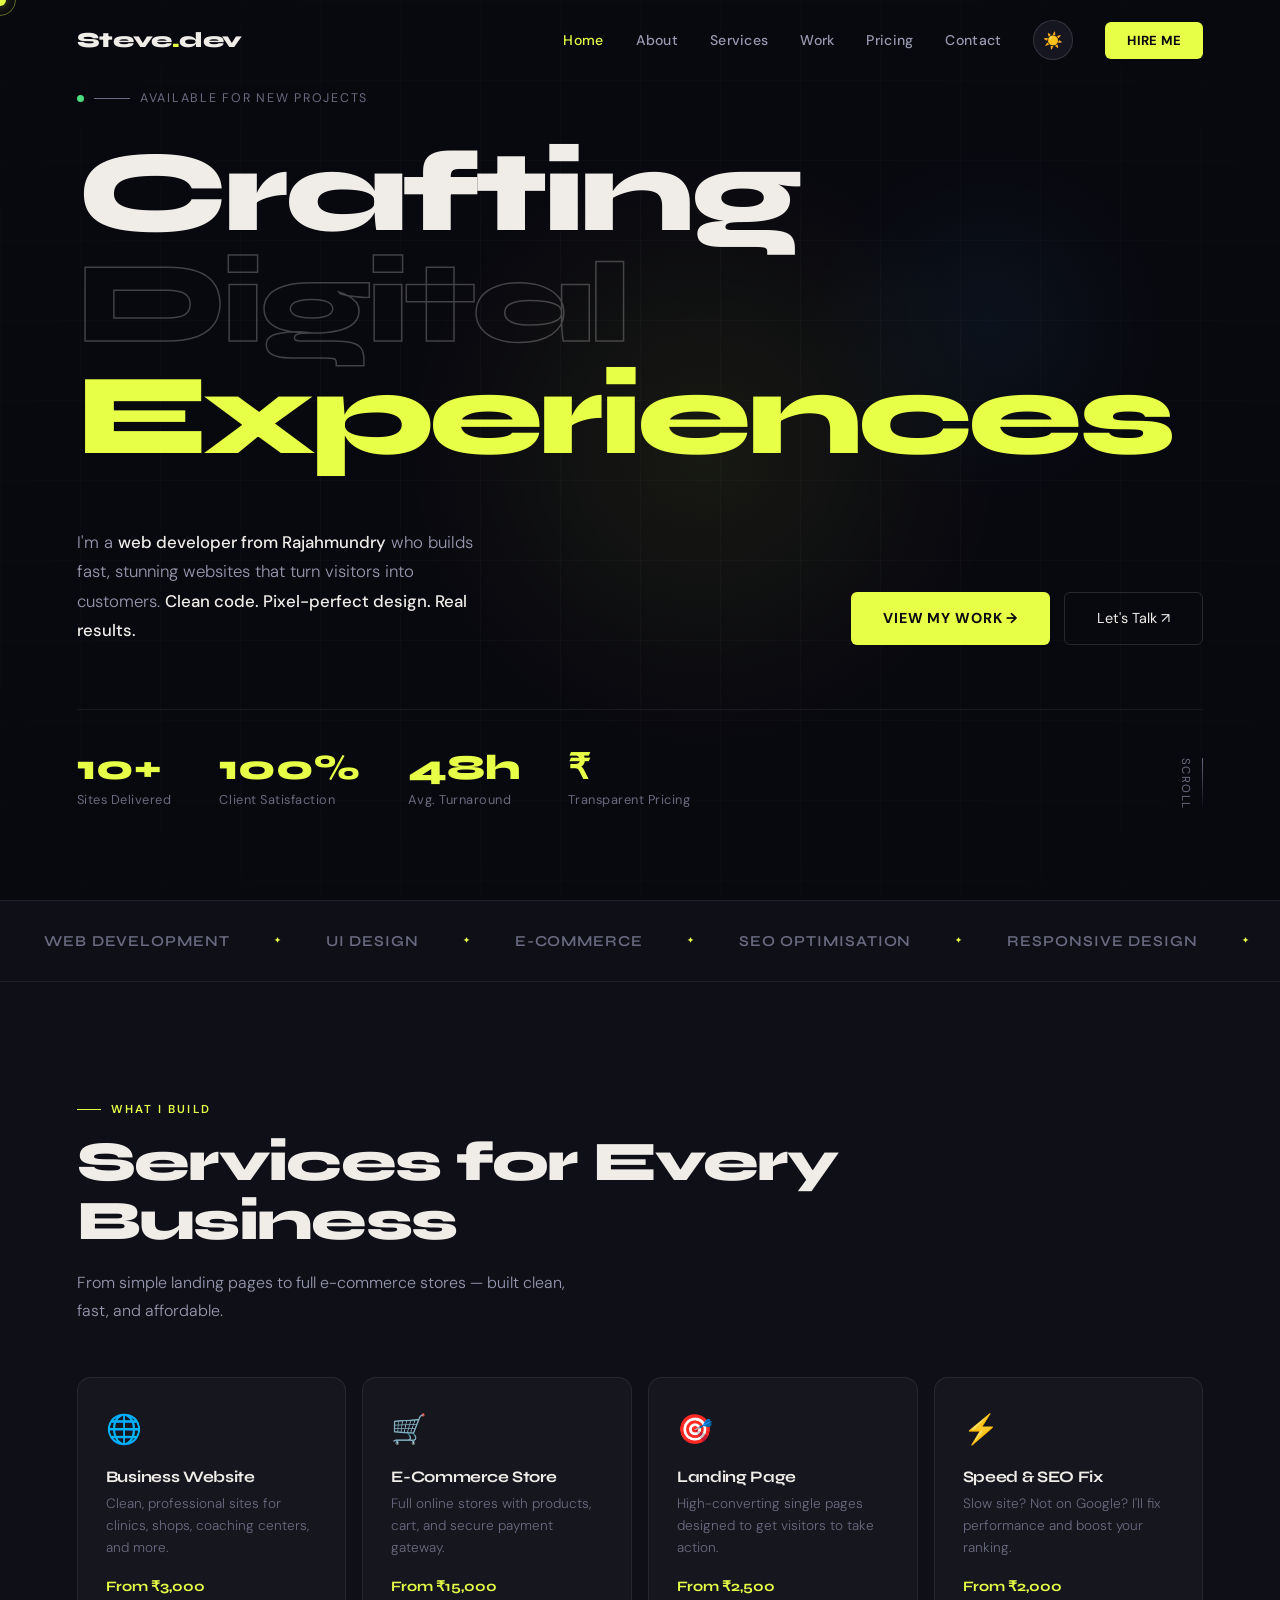
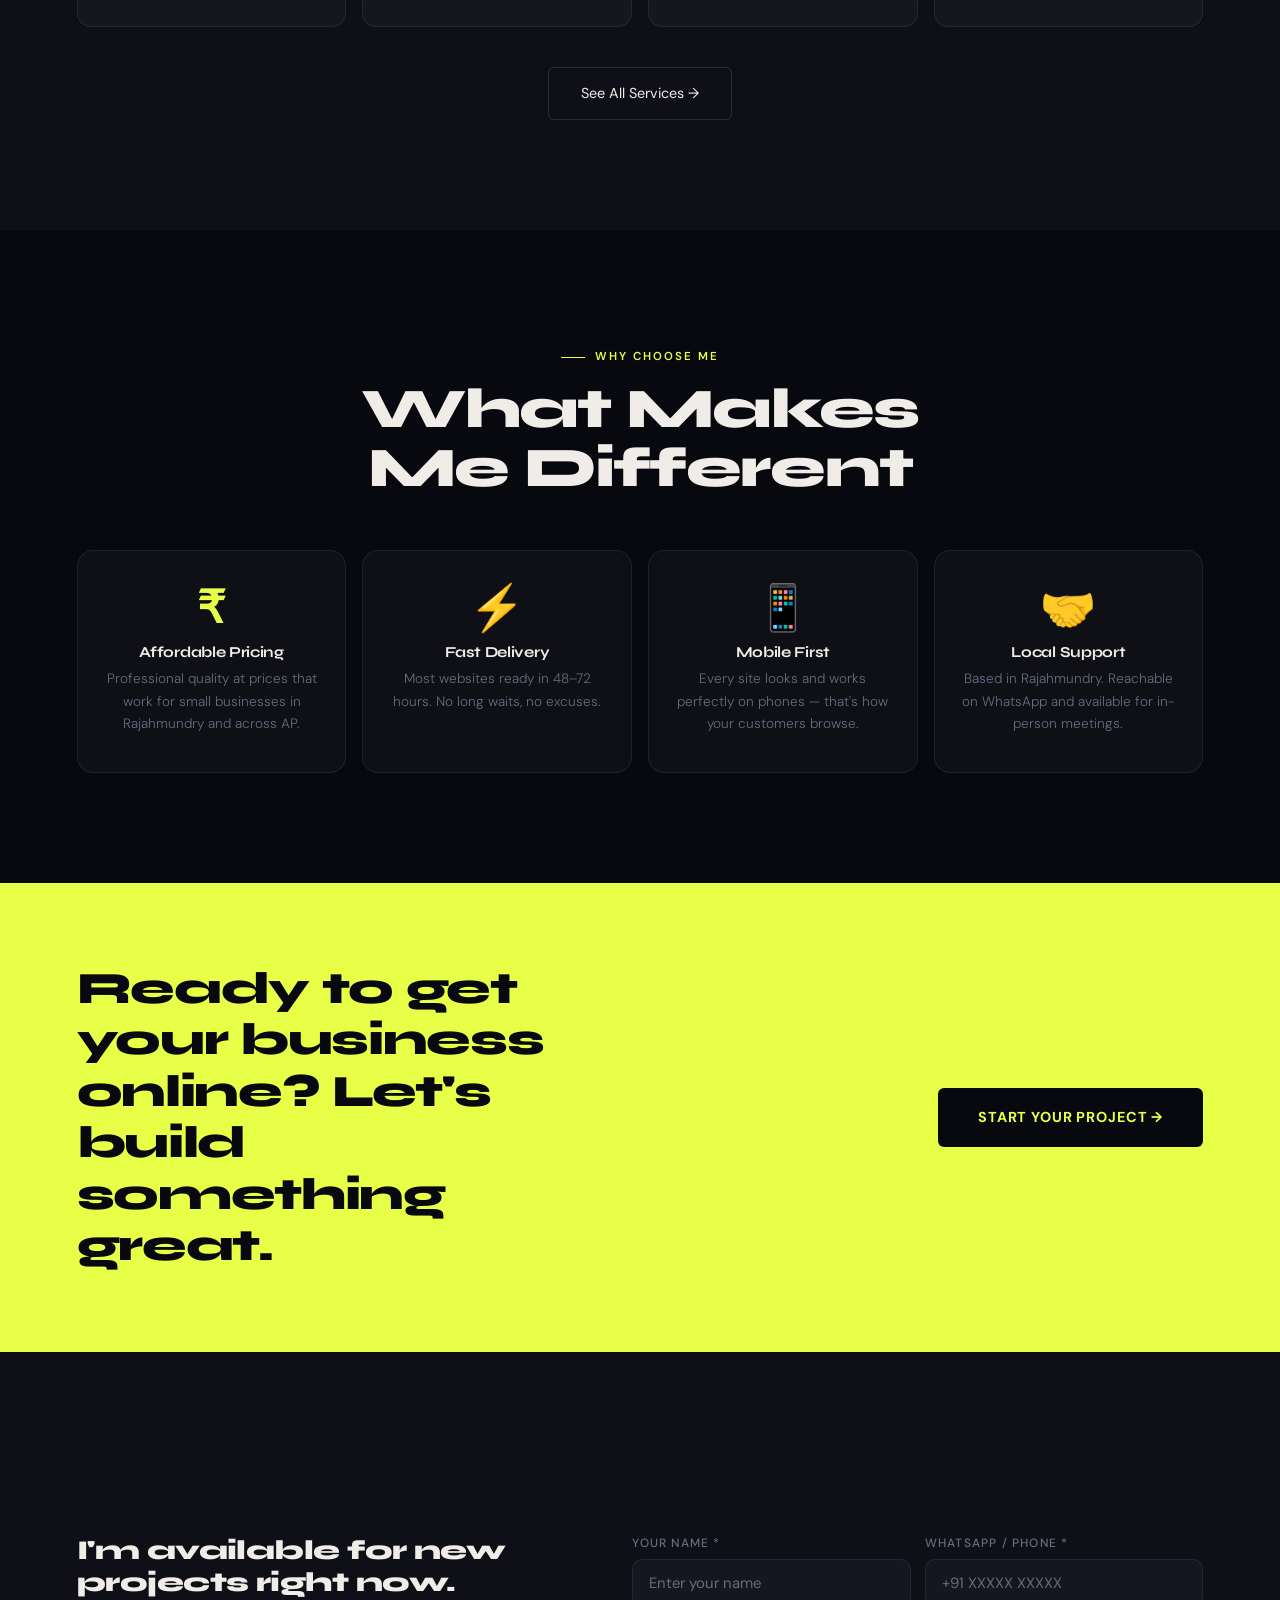
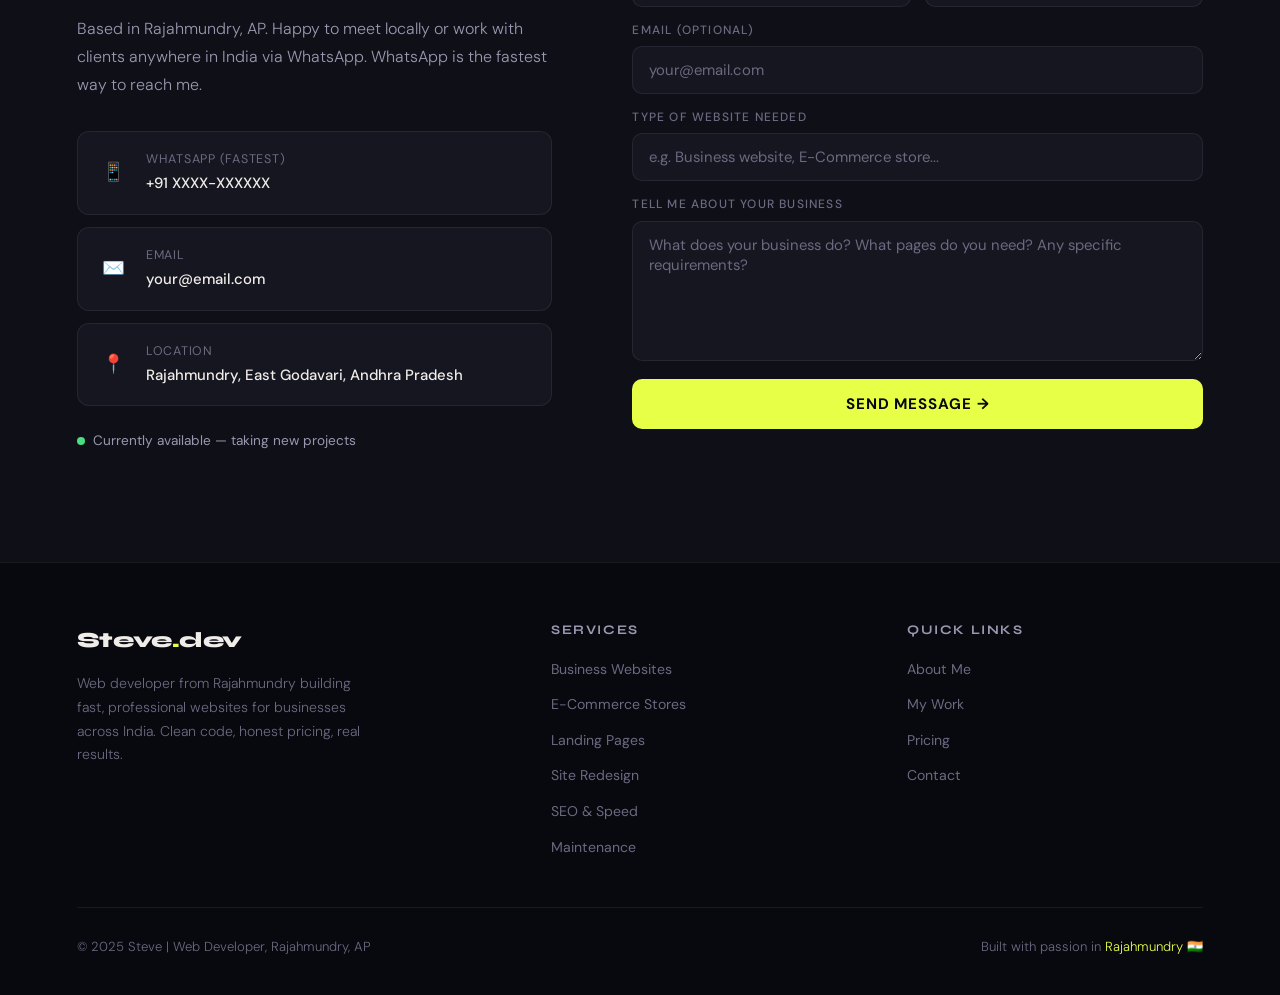
==== commit bda6b237: "initial commit" ====
--- a/index.html
+++ b/index.html
@@ -589,7 +589,7 @@
         <div class="stat-label">Avg. Turnaround</div>
       </div>
       <div>
-        <div class="stat-num">₹3,000</div>
+        <div class="stat-num">₹</div>
         <div class="stat-label">Transparent Pricing</div>
       </div>
     </div>
